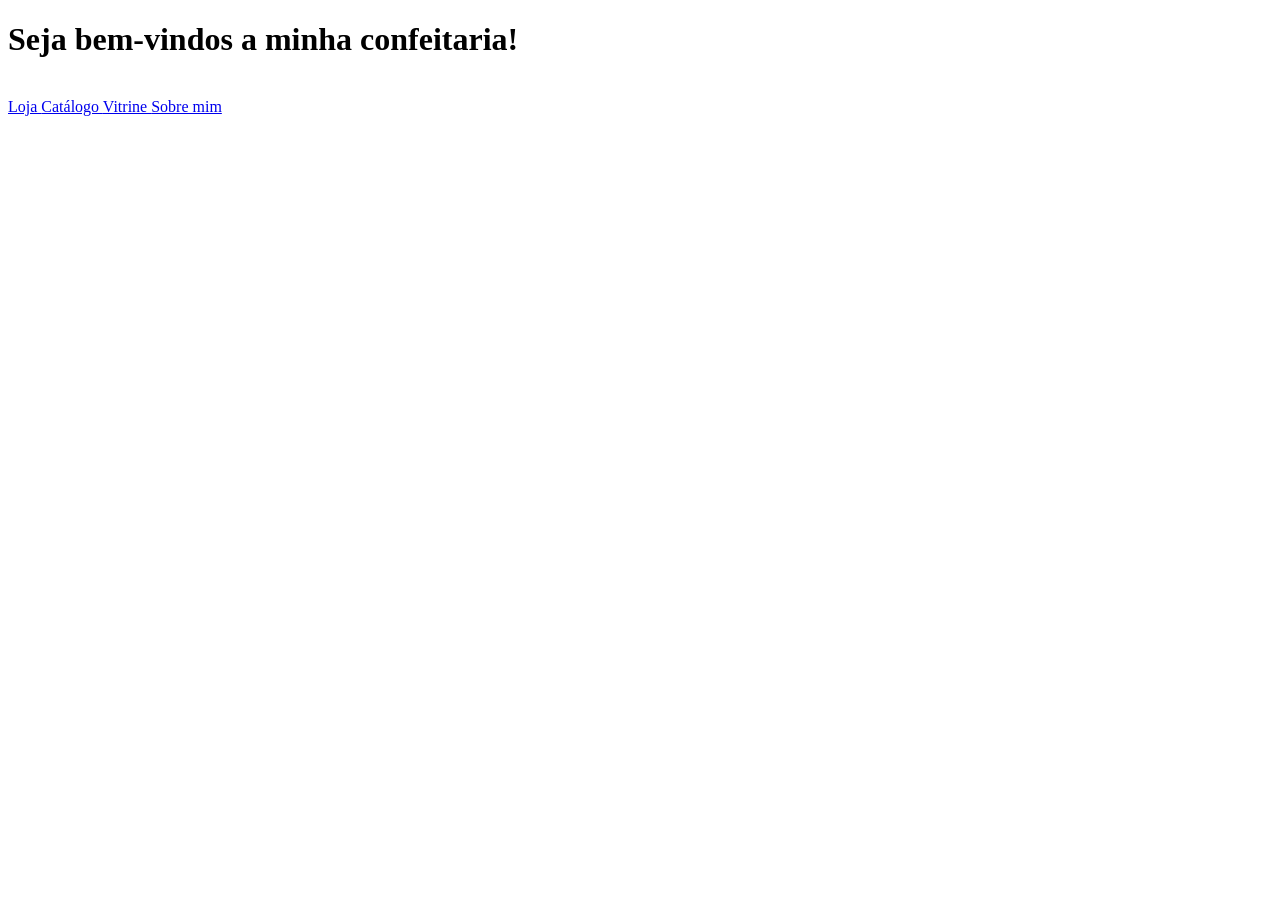
==== boloscaceiros.html @ 721e47d0 "base dos sites" ====
<!DOCTYPE html>
<html lang="pt-br">
<head>
    <meta charset="UTF-8">
    <meta name="viewport" content="width=device-width, initial-scale=1.0">
    <link rel="sheetstyle" href="./style.css">
    <link rel="shourtcut icon" href="./Imagens/Design-sem-nome.ico" type="imagem/x-icon">
    <title>Império dos Bolos, Doces e Salgados</title>
</head>
<body>
    
    <header>
        <h1> Seja bem-vindos a minha confeitaria!</h1>
        <img src="./logo" alt="">
        <img src="./banner" alt="">
        <nav>
            <a href="./index.html"> Loja </a>
            <a href="./catalogos.css"> Catálogo </a>
            <a href="./vitrine.html"> Vitrine </a>
            <a href="./sobremim.html"> Sobre mim </a>
        </nav>
    </header>

    <section>
        
        <main>
            
        </main>
    </section>

    <footer>

    </footer>
</body>
</html>
---- style.css ----
*{
    box-sizing: border-box;
    margin: 0%;
    padding: 0%;
}
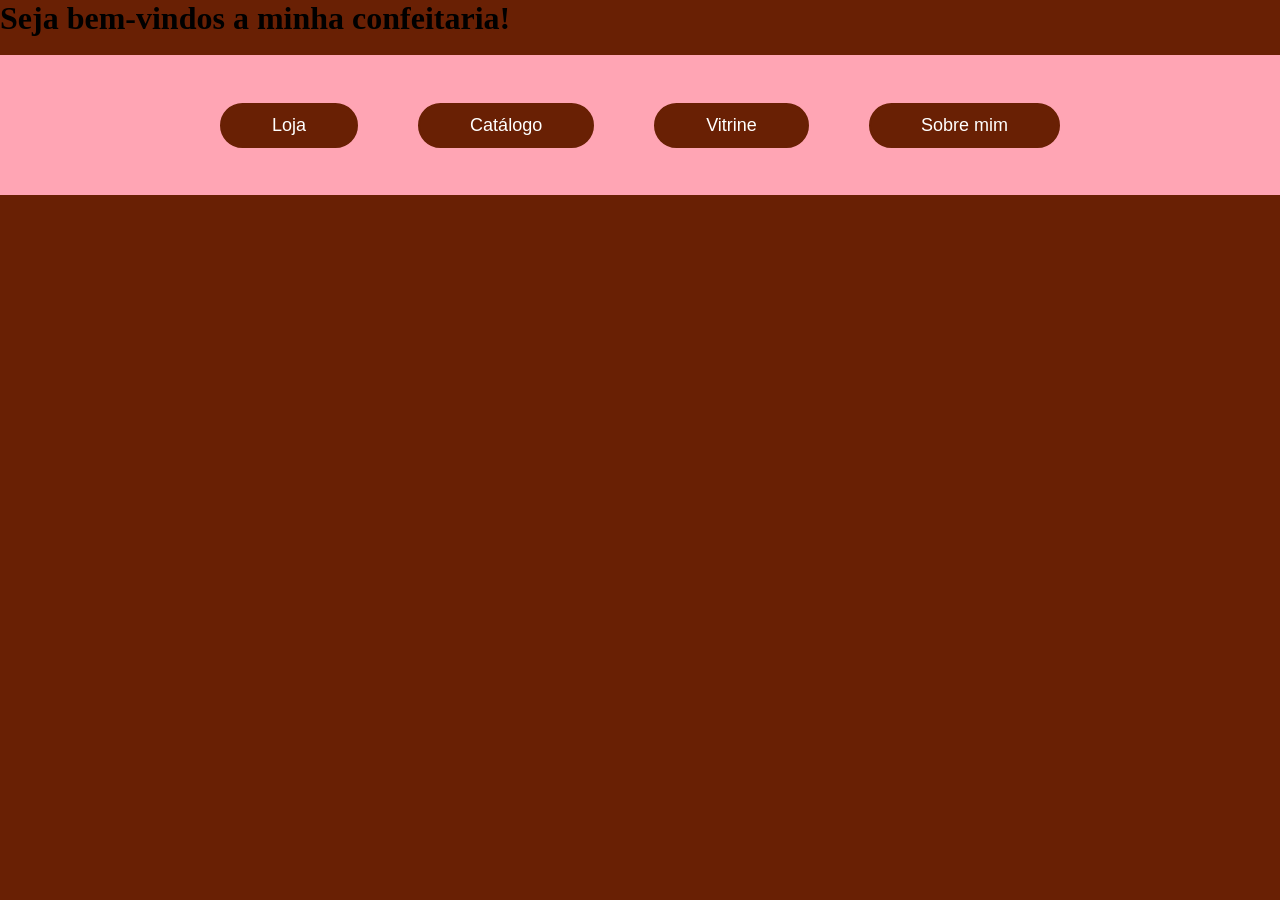
==== commit abfc8981: "atualização" ====
--- a/boloscaceiros.html
+++ b/boloscaceiros.html
@@ -3,7 +3,7 @@
 <head>
     <meta charset="UTF-8">
     <meta name="viewport" content="width=device-width, initial-scale=1.0">
-    <link rel="sheetstyle" href="./style.css">
+    <link rel="stylesheet" href="./style.css">
     <link rel="shourtcut icon" href="./Imagens/Design-sem-nome.ico" type="imagem/x-icon">
     <title>Império dos Bolos, Doces e Salgados</title>
 </head>
--- a/style.css
+++ b/style.css
@@ -1,9 +1,244 @@
-
-
-
-*{
+/*Cores da empresa: #692004 marrom, #ffa5b4 rosa, #ffffff branco*/
+
+
+* {
+    /* Seleção universal para aplicar as seguintes regras a todos os elementos da página */
     box-sizing: border-box;
+    /* Define o modelo de caixa para incluir bordas e preenchimento no cálculo do tamanho total do elemento */
     margin: 0%;
+    /* Remove as margens padrão de todos os elementos */
     padding: 0%;
-}
-
+    /* Remove o preenchimento padrão de todos os elementos */
+}
+
+body {
+    background-color: #692004;
+}
+
+.logo img {
+    width: 140px;
+    /* Define a largura máxima da imagem do logo */
+    border-radius: 50%;
+    /* Adiciona bordas arredondadas à imagem do logo, tornando-a circular */
+    margin: 20px;
+
+}
+
+.banner {
+    position: relative;
+    /* Define a posição do elemento de banner como relativa, permitindo que o pseudo-elemento ::after seja posicionado em relação a ele */
+    margin-top: 20px;
+    /* Adiciona uma margem superior de 20 pixels ao elemento de banner */
+}
+
+.banner img {
+    display: block;
+    /* Define o layout do elemento de banner como bloco */
+    width: 100%;
+    /* Define a largura da imagem do banner para ocupar toda a largura disponível */
+    height: 600px;
+    margin-top: 20px;
+    object-fit: cover;
+    /* Garante que a imagem do banner preencha completamente a área designada, cortando partes se necessário para manter a proporção */
+    border-radius: 10px;
+    /* Adiciona bordas arredondadas à imagem do banner */
+}
+
+.banner::after {
+    content: "";
+    /* Cria um pseudo-elemento vazio após o elemento de banner */
+    position: absolute;
+    top: 0;
+    left: 0;
+    width: 100%;
+    height: 100%;
+    background: rgba(0, 0, 0, 0.5);
+    z-index: 1;
+    /* Define a posição do pseudo-elemento como relativa */
+    display: block;
+    /* Define o pseudo-elemento como um bloco */
+    clear: both;
+    /* Limpa qualquer flutuação anterior, garantindo que o pseudo-elemento fique abaixo do conteúdo flutuante */
+}
+
+.titulo h1 {
+    position: absolute;
+    /* Define a posição do elemento de título como absoluta, permitindo que ele seja posicionado em relação ao elemento de banner */
+    top: 50%;
+    left: 50%;
+    transform: translate(-50%, -50%);
+    /* Centraliza o elemento de título tanto vertical quanto horizontalmente dentro do elemento de banner */
+    color: #ffffff;
+    /* Define a cor do texto do título como branco */
+    font-size: 50px;
+    /* Define o tamanho da fonte do título */
+    z-index: 2;
+    /* Define a posição do elemento de título acima do pseudo-elemento ::after */
+}
+
+.titulo p {
+    position: absolute;
+    /* Define a posição do elemento de parágrafo como absoluta, permitindo que ele seja posicionado em relação ao elemento de banner */
+    padding-top: 50px;
+    top: 60%;
+    left: 50%;
+    transform: translate(-50%, -50%);
+    /* Centraliza o elemento de parágrafo tanto vertical quanto horizontalmente dentro do elemento de banner, um pouco abaixo do título */
+    color: #ffffff;
+    /* Define a cor do texto do parágrafo como branco */
+    font-size: 26px;
+    /* Define o tamanho da fonte do parágrafo */
+    z-index: 2;
+    /* Define a posição do elemento de parágrafo acima do pseudo-elemento ::after */
+}
+
+nav {
+    /* Seleciona o elemento de navegação */
+    display: flex;
+    /* Define o layout do elemento de navegação como bloco */
+    background-color: #ffa5b4;
+    /* Define a cor de fundo do elemento de navegação */
+    height: 100px;
+    /* Define a altura do elemento de navegação */
+    width: 100%;
+    /* Define a largura do elemento de navegação para ocupar toda a largura disponível */
+    justify-content: center;
+    /* Centraliza os itens dentro do elemento de navegação horizontalmente */
+    align-items: center;
+    gap: 20px;
+    padding: 70px;
+    /* Adiciona um preenchimento de 10 pixels ao redor do conteúdo do elemento de navegação */
+
+}
+
+nav a {
+    /* Seleciona todos os elementos de link dentro do elemento de navegação */
+    display: flex;
+    /* Define o layout dos links como bloco em linha */
+    text-decoration: none;
+    /* Remove o sublinhado dos links */
+    background-color: #692004;
+    /* Define a cor de fundo dos links como rosa */
+    color: #ffffff;
+    /* Define a cor do texto dos links como branco */
+
+    font-family: "Playfair Display", serif;
+    font-optical-sizing: auto;
+    font-weight: 15px;
+    font-style: normal;
+
+    margin: 0 20px;
+    /* Adiciona uma margem horizontal de 10 pixels entre os links */
+    font-family: 'Arial', sans-serif;
+    /* Define a fonte do texto dos links como Arial, com uma fonte de fallback sans-serif */
+    font-size: 18px;
+    /* Define o tamanho da fonte dos links */
+    border: 2px solid #692004;
+    /* Adiciona uma borda sólida de 2 pixels ao redor dos links, com a cor marrom */
+    padding: 10px 50px;
+    /* Adiciona um preenchimento de 10 pixels na parte superior e inferior, e 20 pixels nas laterais dos links */
+    border-radius: 60px;
+    /* Adiciona bordas arredondadas aos links */
+}
+
+.maisvendidos {
+    display: flex;
+    /* Define o layout do elemento de mais vendidos como bloco */
+    margin-top: 200px;
+    color: #ffa5b4;
+    /* Adiciona uma margem superior de 20 pixels ao elemento de mais vendidos */
+    justify-content: center;
+    /* Centraliza os itens dentro do elemento de mais vendidos horizontalmente */
+    align-items: center;
+    font-size: 40px;
+    gap: 20px;
+    /* Adiciona um espaço de 20 pixels entre os itens dentro do elemento de mais vendidos */
+}
+
+main {
+    /* Seleciona o elemento principal da página */
+    width: 100%;
+    /* Define o layout do elemento principal como bloco */
+    text-align: center;
+    margin-top: 60px;
+    font-size: 40px;
+    margin-bottom: 20px;
+}
+
+
+section{
+    display: grid;
+    grid-template-columns: repeat(3, 1fr);
+    /* Define um layout de grade com 3 colunas de largura igual */
+    gap: 40px;
+    /* Adiciona um espaço de 20 pixels entre os itens dentro do elemento principal */
+    padding: 80px;
+    justify-content: center;
+    margin: 0px auto;
+  
+ 
+
+}
+
+.produto {
+    background-color: #ffffff;
+    padding: 15px;
+    border-radius: 10px;
+    height: 490px;
+    width: 300px;
+    box-shadow: 0 4px 8px rgba(0, 0, 0, 0.1);
+    max-width: 300px;
+    display: block;
+    /* Define o layout do elemento de produto como bloco */
+
+}
+
+
+.bolos {
+    width: 100%;
+    height: 300px;
+    object-fit: cover;
+}
+
+.nome-produto {
+    font-size: 26px;
+    /* Define o tamanho da fonte do nome do produto */
+    color: #692004;
+    /* Define a cor do texto do nome do produto como marrom */
+    margin-top: 10px;
+    /* Adiciona uma margem superior de 10 pixels ao nome do produto */
+}
+
+.preco {
+    font-size: 18px;
+    /* Define o tamanho da fonte do preço do produto */
+    color: #692004;
+    /* Define a cor do texto do preço do produto como marrom */
+    margin-top: 40px;
+    /* Adiciona uma margem superior de 5 pixels ao preço do produto */
+}
+
+.rodape{
+    background-color: #ffa5b4;
+    /* Define a cor de fundo do rodapé como marrom */
+    color: #ffffff;
+    /* Define a cor do texto do rodapé como branco */
+    text-align: center;
+    /* Centraliza o texto dentro do rodapé */
+    padding: 20px;
+    /* Adiciona um preenchimento de 20 pixels ao redor do conteúdo do rodapé */
+    height: 420px;
+    padding-top: 150px;
+     /* Adiciona um preenchimento superior de 20 pixels ao rodapé */
+}
+
+.logorodape {
+    width: 200px;
+    /* Define a largura máxima da imagem do logo no rodapé */
+    border-radius: 50%;
+    /* Adiciona bordas arredondadas à imagem do logo no rodapé, tornando-a circular */
+    margin-bottom: 20px;
+    /* Adiciona uma margem inferior de 20 pixels à imagem do logo no rodapé */
+}
+
+
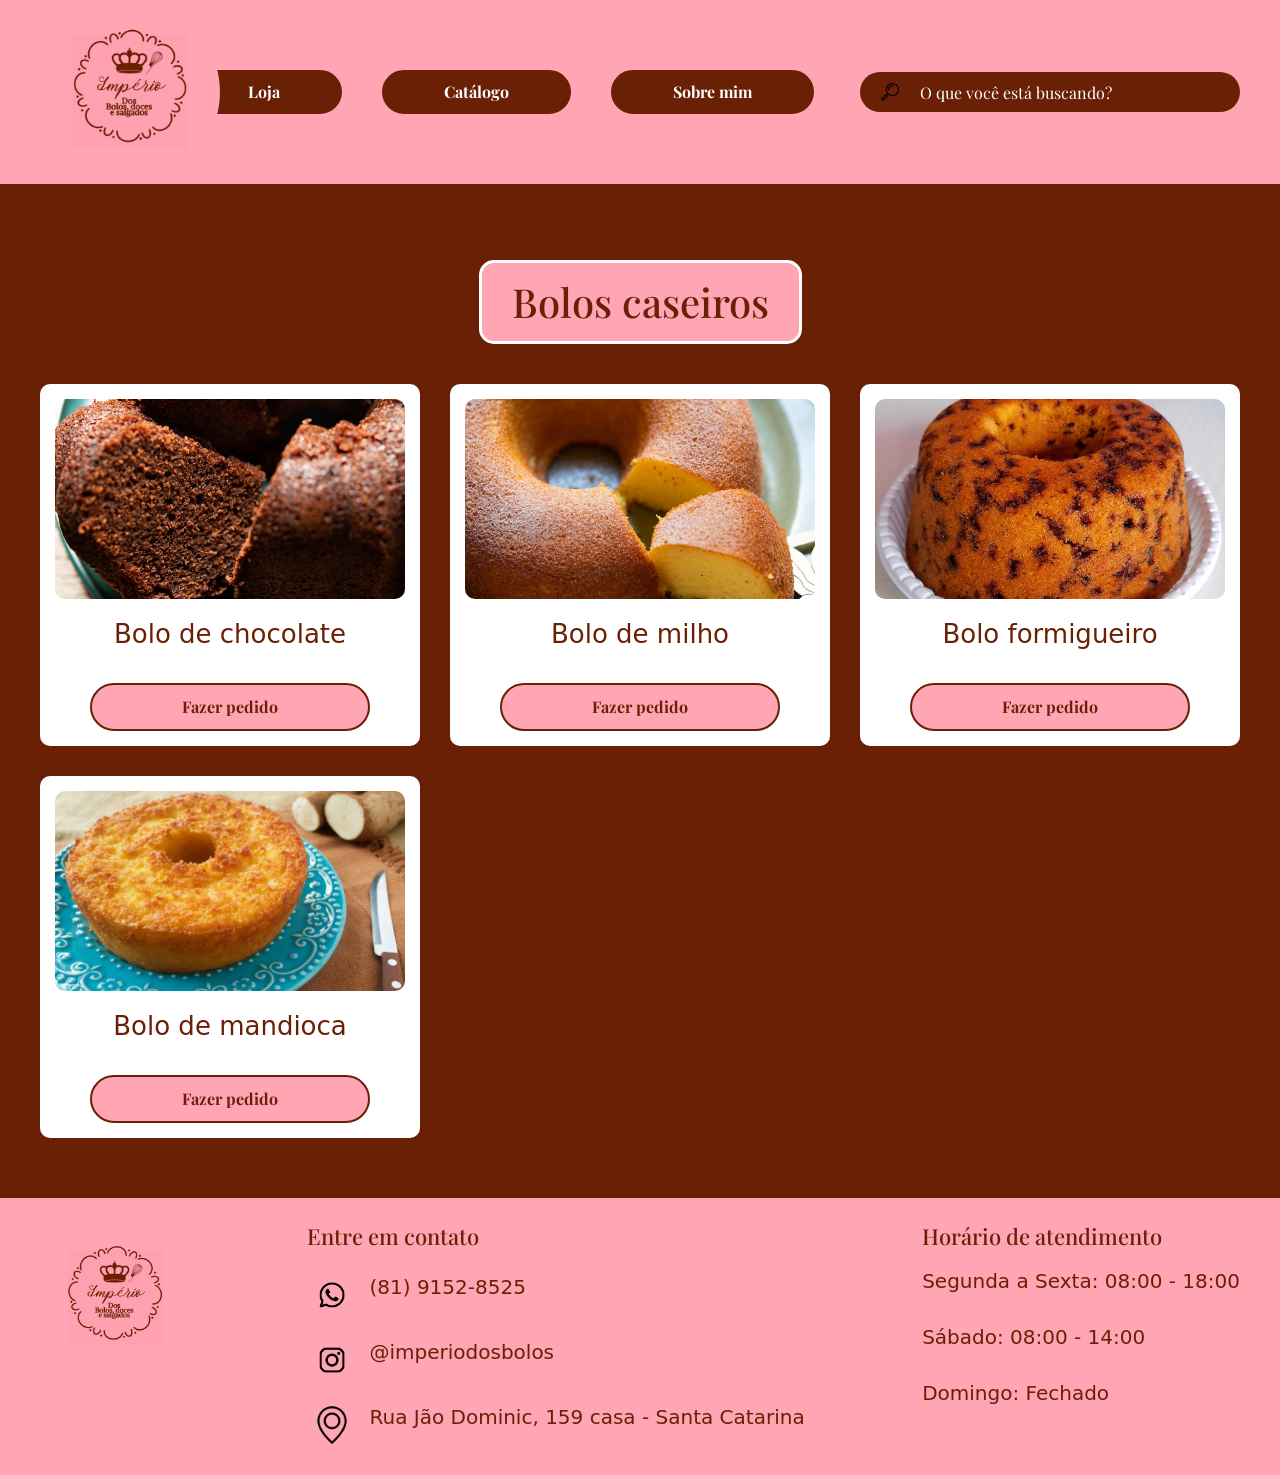
==== commit 3df1cf59: "salvar tudo" ====
--- a/boloscaceiros.html
+++ b/boloscaceiros.html
@@ -1,35 +1,109 @@
 <!DOCTYPE html>
 <html lang="pt-br">
+
 <head>
     <meta charset="UTF-8">
     <meta name="viewport" content="width=device-width, initial-scale=1.0">
-    <link rel="stylesheet" href="./style.css">
-    <link rel="shourtcut icon" href="./Imagens/Design-sem-nome.ico" type="imagem/x-icon">
+
+    <link href="https://cdn.jsdelivr.net/npm/bootstrap@5.3.8/dist/css/bootstrap.min.css" rel="stylesheet"
+        integrity="sha384-sRIl4kxILFvY47J16cr9ZwB07vP4J8+LH7qKQnuqkuIAvNWLzeN8tE5YBujZqJLB" crossorigin="anonymous">
+
+    <link rel="stylesheet" href="./brigadeiros.css">
+    <link rel="shortcut icon" href="./Imagens/Design-sem-nome.ico" type="image/x-icon">
+
     <title>Império dos Bolos, Doces e Salgados</title>
 </head>
+
 <body>
-    
     <header>
-        <h1> Seja bem-vindos a minha confeitaria!</h1>
-        <img src="./logo" alt="">
-        <img src="./banner" alt="">
         <nav>
-            <a href="./index.html"> Loja </a>
-            <a href="./catalogos.css"> Catálogo </a>
-            <a href="./vitrine.html"> Vitrine </a>
-            <a href="./sobremim.html"> Sobre mim </a>
+            <div class="logo"> <img src="./Imagens/Logo confeitaria.png" alt="logo">
+            </div>
+
+            <div class="links">
+                <a href="./index.html"> Loja </a>
+                <a href="./catalogos.html"> Catálogo </a>
+                <a href="./sobremim.html"> Sobre mim </a>
+            </div>
+
+            <form class="busca pesquisabusca-container">
+                <img src="./Imagens/lupa.png" alt="Lupa" class="icone-lupa">
+                <input type="text" placeholder="O que você está buscando?">
+            </form>
         </nav>
     </header>
 
-    <section>
-        
-        <main>
+    <main>
+    <h1>Bolos caseiros</h1>
+
+    <section class="opcoes">
+        <div class="produtos">
             
-        </main>
+            <div class="doces">
+                <img class="imagem" src="./Imagens/bolo de chocolate.jpg" alt="Bolo de chocolate">
+                <h2 class="nome-produto">Bolo de chocolate </h2> 
+
+                <a href="https://wa.me/558191528525?text=Olá! Gostaria de encomendar bolo caceiro de chocolate."
+                   target="_blank"target="_blank" class="botao-pedido">Fazer pedido</a>
+            </div>
+
+            <div class="doces">
+                <img class="imagem" src="./Imagens/bolo de milho.jpg" alt="Bolo de milho">
+                <h2 class="nome-produto">Bolo de milho</h2>
+                
+                <a href="https://wa.me/558191528525?text=Olá! Gostaria de encomendar um bolo de milho."
+                   target="_blank" target="_blank" class="botao-pedido">Fazer pedido</a>
+            </div>
+
+            <div class="doces">
+                <img class="imagem" src="./Imagens/bolo formigueiro.jpg" alt="Bolo formigueiro">
+                <h2 class="nome-produto">Bolo formigueiro</h2>
+                
+                <a href="https://wa.me/558191528525?text=Olá! Gostaria de encomendar um bolo formigueiro."
+                   target="_blank" target="_blank" class="botao-pedido">Fazer pedido</a>
+            </div>
+
+             <div class="doces">
+                <img class="imagem" src="./Imagens/bolo de mandioca.jpg" alt="Bolo de mandioca">
+                <h2 class="nome-produto">Bolo de mandioca </h2>
+                
+                <a href="https://wa.me/558191528525?text=Olá! Gostaria de encomendar um bolo de mandioca."
+                   target="_blank"target="_blank" class="botao-pedido">Fazer pedido
+                </a>
+            </div>
+
+        </div>
     </section>
+</main>
 
-    <footer>
 
-    </footer>
-</body>
-</html>+    <footer class="rodape">
+        <div class="logorodape-principal"> <img class="logorodape" src="./Imagens/Logo confeitaria.png" alt="logo">
+        </div>
+
+        <div class="contato">
+            <h3 class="contato-titulo">Entre em contato</h3>
+
+            <div class="item-contato">
+                <img src="./Imagens/whatsapp.png" alt="WhatsApp">
+                <p> (81) 9152-8525</p>
+            </div>
+
+            <div class="item-contato">
+                <img src="./Imagens/instagram.png" alt="Instagram">
+                <p>@imperiodosbolos</p>
+            </div>
+
+            <div class="item-contato">
+                <img src="./Imagens/mapa.png" alt="Localização">
+                <p>Rua Jão Dominic, 159 casa - Santa Catarina </p>
+            </div>
+        </div>
+
+        <div class="horarios">
+            <h3 class="atendimento-titulo">Horário de atendimento</h3>
+            <p>Segunda a Sexta: 08:00 - 18:00</p>
+            <p>Sábado: 08:00 - 14:00</p>
+            <p>Domingo: Fechado</p>
+        </div>
+    </footer>
--- a/brigadeiros.css
+++ b/brigadeiros.css
@@ -0,0 +1,460 @@
+/* #692004 - Marrom */
+
+/* #ffa5b4 - Rosa*/
+
+/* #ffffff - c */
+
+@import url('https://fonts.googleapis.com/css2?family=Lavishly+Yours&family=Parisienne&family=Playfair+Display:ital,wght@0,400..900;1,400..900&family=Puritan:ital,wght@0,400;0,700;1,400;1,700&family=Share+Tech&display=swap');
+
+@import url('https://fonts.googleapis.com/css2?family=Lavishly+Yours&family=Parisienne&family=Playfair+Display:ital,wght@0,400..900;1,400..900&family=Puritan:ital,wght@0,400;0,700;1,400;1,700&family=Share+Tech&display=swap');
+/*titulo*/
+
+
+* {
+
+    box-sizing: border-box;
+
+    /* Inclui borda e padding na largura total do elemento */
+
+    margin: 0;
+
+    /* Remove margens externas padrão */
+
+    padding: 0;
+
+    /* Remove espaçamento interno padrão */
+
+}
+
+body {
+
+    background-color: #692004;
+
+    /* Define cor de fundo em toda a página */
+
+}
+
+header {
+
+    position: fixed;
+
+    /* Fixa o cabeçalho no topo, sem se mover ao fazer scroll */
+
+    top: 0;
+
+    /* Posiciona no topo da página */
+
+    left: 0;
+
+    /* Alinha ao lado esquerdo */
+
+    width: 100%;
+
+    /* Ocupa 100% da largura disponível */
+
+    z-index: 100;
+
+    /* Garante que fique sobre outros elementos (profundidade) */
+
+}
+
+main {
+    margin-top: 260px;
+    /* Cria o espaço necessário para o conteúdo não sumir sob o header */
+    width: 100%;
+}
+
+nav {
+
+    display: flex;
+
+    /* Usa flexbox para organizar elementos em linha */
+
+    background-color: #ffa5b4;
+
+    /* Define fundo rosa */
+
+    justify-content: space-between;
+
+    /* Distribui espaço entre itens horizontalmente */
+
+    align-items: center;
+
+    /* Alinha itens ao centro na vertical */
+
+    padding: 2px 40px;
+
+    /* Espaçamento: 2px acima/abaixo, 40px esquerda/direita */
+
+    flex-wrap: nowrap;
+
+    /* Não quebra itens em nova linha (mantém uma linha) */
+
+    font-family: "Playfair Display", serif;
+    font-optical-sizing: auto;
+    font-weight: 25px;
+    font-style: normal;
+
+}
+
+
+
+/* ===== LOGO NA NAVEGAÇÃO ===== */
+
+.logo {
+
+    position: relative;
+
+    /* Define posicionamento relativo para alocar bem na nav */
+
+    width: 100px;
+
+    /* Largura da logo */
+
+    height: auto;
+
+    /* Altura ajustada automaticamente proporcionalmente */
+
+}
+
+
+
+.logo img {
+
+    width: 180px;
+
+    /* Define largura da imagem da logo */
+
+    border-radius: 50%;
+
+    /* Deixa a imagem circular (redonda) */
+
+}
+
+.links {
+
+    display: flex;
+
+    /* Usa flexbox para alinhar links horizontalmente */
+
+    justify-content: center;
+
+    /* Centraliza os links horizontalmente */
+
+    flex-grow: 1;
+
+    /* Ocupa o espaço restante disponível na nav */
+
+
+
+}
+
+.links a {
+
+    display: inline-block;
+
+    /* Permite dar width/height em um elemento inline */
+
+    text-decoration: none;
+
+    /* Remove o sublinhado padrão dos links */
+
+    background-color: #692004;
+
+    /* Fundo marrom nos botões */
+
+    color: #ffffff;
+
+    /* Texto branco */
+
+    font-family: "Playfair Display", serif;
+
+    /* Fonte elegante para titulos */
+
+    font-size: 16px;
+
+    /* Tamanho do texto */
+
+    font-weight: bold;
+
+    /* Deixa o texto mais grosso/marcado */
+
+    border: 2px solid #692004;
+
+    /* Borda marrom ao redor */
+
+    padding: 8px 60px;
+
+    /* Espaço interno: 8px acima/abaixo, 30px esquerda/direita */
+
+    border-radius: 60px;
+
+    /* Deixa as bordas muito arredondadas (botão arredondado) */
+
+    margin: 20px;
+
+    /* Espaço externo: 15px esquerda/direita */
+
+    white-space: nowrap;
+
+    /* Evita quebra de texto em várias linhas */
+
+    transition: transform 0.2s ease-in-out;
+
+    /* Suaviza transformações em 0.2 segundos */
+
+
+
+}
+
+.links a:hover {
+
+    transform: scale(1.05);
+
+    /* Aumenta o botão em 5% quando mouse passa sobre */
+
+
+
+}
+
+.pesquisabusca-container {
+    display: flex;
+    /* Usa flexbox para alinhar o input e o ícone horizontalmente */
+    align-items: center;
+    /* Alinha itens ao centro na vertical */
+    background-color: #692004;
+    /* Fundo marrom */
+    border-radius: 20px;
+    /* Deixa as bordas bem arredondadas (formato de pílula) */
+    padding: 5px 20px;
+    /* Espaçamento interno: 5px acima/abaixo, 20px esquerda/direita */
+    height: 40px;
+    /* Altura fixa para consistência */
+    width: 380px;
+    /* Largura da barra de pesquisa */
+}
+
+/* Campo de entrada (input) da pesquisa */
+.pesquisabusca-container input {
+    flex: 1;
+    /* Faz o input ocupar todo o espaço restante do container */
+    height: 100%;
+    /* Faz o input ter a mesma altura do container (40px) */
+    border: none;
+    /* Remove a borda padrão do HTML */
+    background: transparent;
+    /* Fundo transparente para integrar com o container marrom */
+    outline: none;
+    /* Remove a linha azul/laranja ao clicar no campo (padrão do navegador) */
+    color: #ffffff;
+    /* Cor do texto digitado em branco */
+    font-size: 16px;
+    /* Tamanho do texto confortável para leitura */
+}
+
+/* Estilo do texto placeholder (sugestão) do input */
+.pesquisabusca-container input::placeholder {
+    color: #ffffff;
+    /* Deixa o texto de sugestão "O que você está buscando" em branco e legível */
+}
+
+
+.icone-lupa {
+    height: 18px;
+    /* Altura do ícone */
+    width: 20px;
+    /* Largura do ícone */
+    margin-right: 20px;
+    /* Espaço entre o ícone e o input */
+    object-fit: contain;
+    /* Mantém a proporção da imagem sem distorcer */
+}
+
+
+h1 {
+    display: flex;
+    /* Alterado para flex */
+    color: #692004;
+    justify-content: center;
+    align-items: center;
+    font-size: 40px;
+    gap: 20px;
+    margin: 40px auto;
+    /* Ajustado margens para melhor espaçamento abaixo do header */
+    width: max-content;
+    /* Garante que o fundo envolva apenas o texto e fique centralizado */
+    background-color: #ffa5b4;
+    border: 3px solid #ffffff;
+    border-radius: 15px;
+    padding: 15px 30px;
+    font-family: "Playfair Display", serif;
+}
+
+
+
+.doces {
+    background-color: #fff;
+    padding: 15px;
+    border-radius: 10px;
+    width: 100%;
+    /* Ocupa o espaço da coluna do Grid */
+    display: flex;
+    flex-direction: column;
+    align-items: center;
+    gap: 10px;
+}
+
+.doces img {
+    width: 100%;
+    height: 200px;
+    object-fit: cover;
+    border-radius: 10px;
+}
+
+.produtos {
+    display: grid;
+    grid-template-columns: repeat(3, 1fr);
+    /* Cria exatamente 3 colunas iguais */
+    gap: 30px;
+    /* Espaço entre os doces */
+    justify-items: center;
+    /* Centraliza os doces dentro de cada coluna */
+    max-width: 1200px;
+    /* Evita que o site estique demais em telas gigantes */
+    margin: 0 auto;
+}
+
+.doces:hover {
+    transform: translateY(-10px);
+    transition: transform 0.3s ease;
+}
+
+/* Adiciona um efeito de transição suave ao transformar o item quando o mouse passa sobre ele */
+
+.opcoes {
+
+    width: 100%;
+    display: flex;
+    justify-content: center;
+    background-color: #692004;
+}
+
+.nome-produto {
+    font-size: 26px;
+    /* Define o tamanho da fonte do nome do produto */
+    color: #692004;
+    /* Define a cor do texto do nome do produto como marrom */
+    margin-top: 10px;
+    /* Adiciona uma margem superior de 10 pixels ao nome do produto */
+}
+
+.imagem {
+    width: 100%;
+    height: 300px;
+    object-fit: cover;
+    border-radius: 10px;
+}
+
+
+.botao-pedido {
+    display: inline-block;
+    text-decoration: none;
+    background-color: #ffa5b4;
+    /* Fundo Marrom */
+    color: #692004;
+    /* Texto Branco */
+    font-family: "Playfair Display", serif;
+    font-size: 16px;
+    font-weight: bold;
+    border: 2px solid #692004;
+    /* Borda Rosa */
+    padding: 10px 30px;
+    border-radius: 30px;
+    /* Botão arredondado */
+    margin-top: 15px;
+    /* Espaço entre o preço e o botão */
+    width: 80%;
+    /* Ocupa boa parte do card horizontalmente */
+    text-align: center;
+    transition: transform 0.2s ease-in-out, background-color 0.2s;
+}
+
+
+
+.rodape {
+    display: flex;
+    justify-content: space-between;
+    align-items: flex-start;
+    gap: 40px;
+    background-color: #ffa5b4;
+   padding: 25px 40px;
+    margin-top: 60px;
+}
+
+.logorodape-principal {
+    display: flex;
+    align-items: center;
+    gap: 20px;
+}
+
+
+.logorodape {
+    width: 150px;
+    height: auto;
+    border-radius: 50%;
+}
+
+.contato {
+    display: flex;
+    flex-direction: column;
+    gap: 15px;
+}
+
+
+.contato-titulo{
+    font-size: 22px;
+    color: #692004;
+    font-family: "Playfair Display", serif;
+    margin-bottom: 5px;
+}
+
+
+.atendimento-titulo {
+    font-size: 22px;
+    color: #692004;
+    font-family: "Playfair Display", serif;
+    margin-bottom: 5px;
+}
+
+
+.item-contato {
+    display: flex;
+    align-items: center;
+    gap: 12px;
+}
+
+.item-contato img {
+    height: 50px;
+    object-fit: contain;
+}
+
+.item-contato {
+    font-size: 20px;
+    color: #692004;
+    line-height: 1.4; 
+
+}
+
+
+.horarios p {
+    font-size: 20px;
+    color: #692004;
+    line-height: 1.4;
+}
+
+
+.horarios {
+    display: flex;
+    flex-direction: column;
+    gap: 12px;
+}
